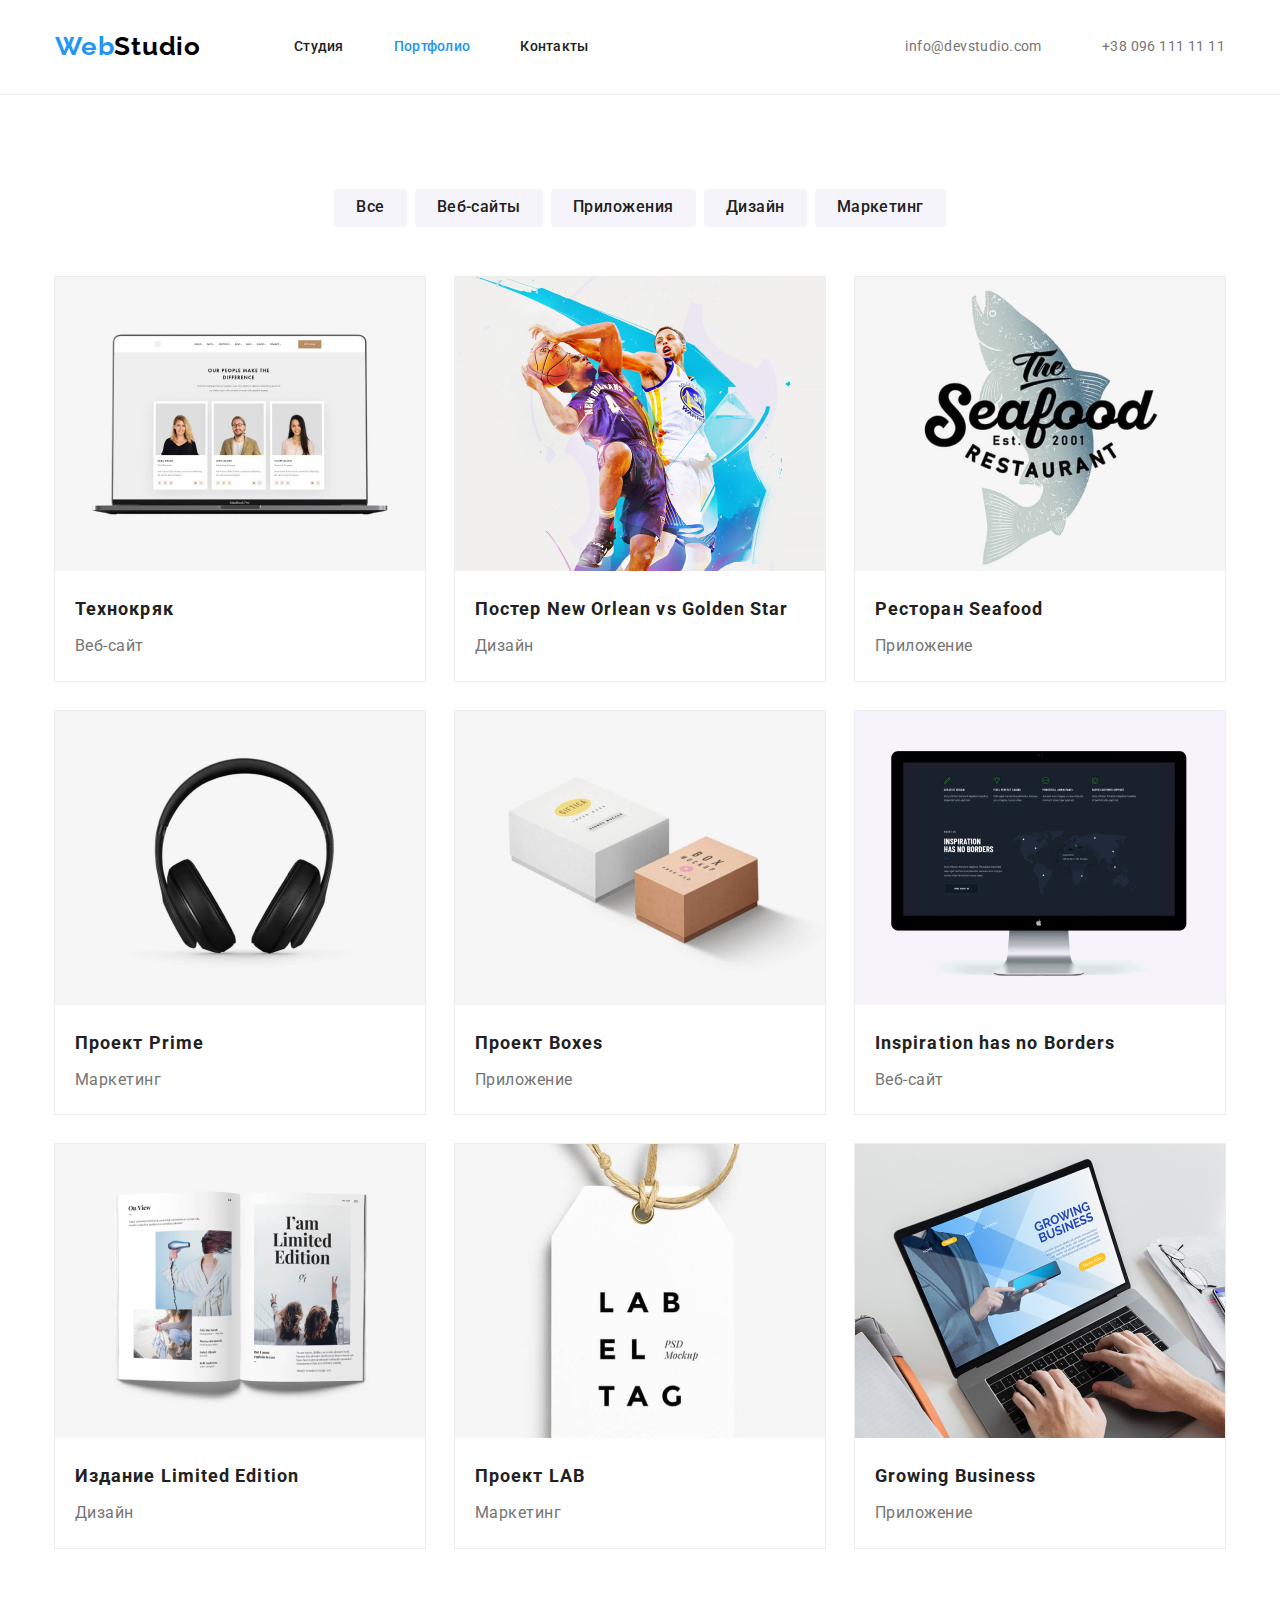
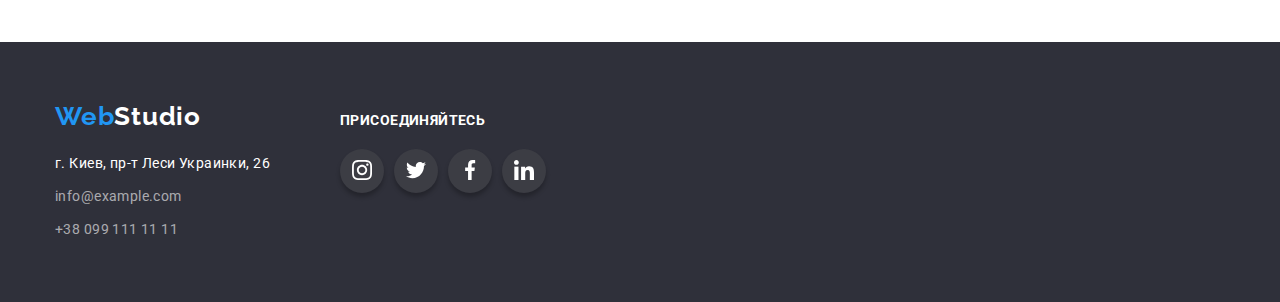
==== portfolio.html @ c0b04a5d "16-04-2022-2" ====
<!DOCTYPE html>
<html lang="en">
  <head>
    <meta charset="UTF-8" />
    <meta http-equiv="X-UA-Compatible" content="IE=edge" />
    <meta name="viewport" content="width=device-width, initial-scale=1.0" />
    <title>Document</title>
    <link rel="stylesheet" href="https://cdnjs.cloudflare.com/ajax/libs/modern-normalize/1.1.0/modern-normalize.css"
      integrity="sha512-Y0MM+V6ymRKN2zStTqzQ227DWhhp4Mzdo6gnlRnuaNCbc+YN/ZH0sBCLTM4M0oSy9c9VKiCvd4Jk44aCLrNS5Q=="
      crossorigin="anonymous" referrerpolicy="no-referrer" />
    <link
      href="https://fonts.googleapis.com/css2?family=Raleway:wght@700&family=Roboto:wght@400;500;700;900&display=swap"
      rel="stylesheet"
    />
    <link rel="stylesheet" href="./css/styles.css" />
  </head>

  <body>
    <header class="header">
      <div class="container main-nav">
        <nav class="container-nav">
          <a href="" class="logo">Web<span class="logo-black">Studio</span></a>
          <ul class="header-list">
            <li class="header-item">
              <a href="./index.html" class="head-pages">Студия</a>
            </li>
            <li class="header-item">
              <a href="" class="head-pages current">Портфолио</a>
            </li>
            <li class="header-item">
              <a href="" class="head-pages">Контакты</a>
            </li>
          </ul>
        </nav>
<ul class="head-mail-list">
  <li class="head-mail">
    <a href="mailto:info@devstudio.com" class="header-head">info@devstudio.com</a>
  </li>
  <li class="head-phone">
    <a href="tel:+380961111111" class="header-head">+38 096 111 11 11</a>
  </li>
</ul>
      </div>
    </header>
    <main>
      <section class="section"><div class="container">
        <h1 class="visually-hidden"></h1>
        <ul class="filtr">
          <li class="filtr-item">
            <button type="button" class="btn-primary second">Все</button>
          </li>
          <li class="filtr-item">
            <button type="button" class="btn-primary second">Веб-сайты</button>
          </li>
          <li class="filtr-item">
            <button type="button" class="btn-primary second">Приложения</button>
          </li>
          <li class="filtr-item">
            <button type="button" class="btn-primary second">Дизайн</button>
          </li>
          <li class="filtr-item">
            <button type="button" class="btn-primary second">Маркетинг</button>
          </li>
        </ul>

        <ul class="portfol">
          <li class="portfol-item">
            <a href="">
              <img src="./images/img-p-1.jpg" alt="Технокряк" width="370" />
              <div class="portfol-name"><h2 class="portfol-title">Технокряк</h2>
              <p class="portfol-text">Веб-сайт</p></div>
            </a>
          </li>
          <li class="portfol-item">
            <a href="">
              <img
                src="./images/img-p-2.jpg"
                alt="Постер New Orlean vs Golden Star"
                width="370"
              /><div class="portfol-name">
              <h2 class="portfol-title">Постер New Orlean vs Golden Star</h2>
              <p class="portfol-text">Дизайн</p></div>
            </a>
          </li>
          <li class="portfol-item">
            <a href="">
              <img
                src="./images/img-p-3.jpg"
                alt="Ресторан Seafood"
                width="370"
              /><div class="portfol-name">
              <h2 class="portfol-title">Ресторан Seafood</h2>
              <p class="portfol-text">Приложение</p></div>
            </a>
          </li>
          <li class="portfol-item">
            <a href="">
              <img src="./images/img-p-4.jpg" alt="Проект Prime" width="370" />
              <div class="portfol-name"><h2 class="portfol-title">Проект Prime</h2>
              <p class="portfol-text">Маркетинг</p></div>
            </a>
          </li>
          <li class="portfol-item">
            <a href="">
              <img src="./images/img-p-5.jpg" alt="Проект Boxes" width="370" />
            <div class="portfol-name">  <h2 class="portfol-title">Проект Boxes</h2>
              <p class="portfol-text">Приложение</p></div>
            </a>
          </li>
          <li class="portfol-item">
            <a href="">
              <img
                src="./images/img-p-6.jpg"
                alt="Inspiration has no Borders"
                width="370"
              /><div class="portfol-name">
              <h2 class="portfol-title">Inspiration has no Borders</h2>
              <p class="portfol-text">Веб-сайт</p></div>
            </a>
          </li>
          <li class="portfol-item">
            <a href="">
              <img
                src="./images/img-p-7.jpg"
                alt="Издание Limited Edition"
                width="370"
              /><div class="portfol-name">
              <h2 class="portfol-title">Издание Limited Edition</h3>
              <p class="portfol-text">Дизайн</p></div>
            </a>
          </li>
          <li class="portfol-item">
            <a href="">
              <img src="./images/img-p-8.jpg" alt="Проект LAB" width="370" />
              <div class="portfol-name"><h2 class="portfol-title">Проект LAB</h2>
              <p class="portfol-text">Маркетинг</p></div>
            </a>
          </li>
          <li class="portfol-item">
            <a href="">
              <img
                src="./images/img-p-9.jpg"
                alt="Growing Business"
                width="370"
              />
            <div class="portfol-name"> <h2 class="portfol-title">Growing Business</h2>
              <p class="portfol-text">Приложение</p></div>
            </a>
          </li>
        </ul></div>
      </section>
    </main>
<footer class="dark-fon">
  <div class="container features kontakt-social">
    <div class="kontakt-social-left">
      <a href="" class="logo kontakt">Web<span class="logo-white">Studio</span></a>
      <address>
        <ul class="not-italic">
          <li>
            <a href="https://goo.gl/maps/dqZg3L4bMHsLrdvS8" class="kontakt-white">г. Киев, пр-т Леси Украинки, 26</a>
          </li>
          <li class="kontakt-bottom">
            <a href="mailto:info@example.com" class="kontakt-light">info@example.com</a>
          </li>
          <li class="kontakt-bottom">
            <a href="tel:+380991111111" class="kontakt-light">+38 099 111 11 11</a>
          </li>
        </ul>
      </address>
    </div>
    <div class="kontakt-social-right">

      <h3 class="kontakt-social-title">Присоединяйтесь</h3>
      <ul class="features">
        <li class="comanda-social-item"><button class="button-social-kontakt">
            <a href="">
              <svg class="kontakt-social-svg">
                <use class=" " href="./images/symbol-defs.svg#icon-instagram"></use>
              </svg></a></button></li>
        <li class="comanda-social-item"><button class="button-social-kontakt"><a href="">
              <svg class="kontakt-social-svg ">
                <use class=" " href="./images/symbol-defs.svg#icon-twitter"></use>
              </svg></a></button></li>
        <li class="comanda-social-item"><button class="button-social-kontakt"><a href="">
              <svg class="kontakt-social-svg">
                <use class=" " href="./images/symbol-defs.svg#icon-facebook"></use>
              </svg></a></button></li>
        <li class="comanda-social-item"><button class="button-social-kontakt"><a href="">
              <svg class="kontakt-social-svg">
                <use class=" " href="./images/symbol-defs.svg#icon-linkedin"></use>
              </svg></a></button></li>
      </ul>
    </div>
  </div>
</footer>
  </body>
</html>
---- css/styles.css ----
:root {
  --primary-color: #757575;
  --black-color: #000000;
  --accent-color: #2196f3;
  --dark-color: #212121;
  --greylight-color: #ececec;
  --greylight-fon: #f5f4fa;
  --white-color: #ffffff;
  --white-color-transp: rgba(255, 255, 255, 0.6);
  --fon-dark: #2f303a;
  --client-grey: #afb1b8;
}

body {
  background-color: var(--white-color);
  color: var(--primary-color);
  font-family: Roboto, sans-serif;
  font-size: 14px;
  line-height: 1.14;
  letter-spacing: 0.03em;
  padding: 0px;
}
.container {
  width: 1200px;
  margin: 0 auto;
  padding: 0 15px;
}
.header {
  padding-top: 32px;
  padding-bottom: 32px;
  border-bottom: 1px solid var(--greylight-color);
}

.container-nav {
  display: flex;
  align-items: center;
}

.main-nav {
  display: flex;
  align-items: center;
}

.logo {
  display: block;
  font-family: Raleway, sans-serif;
  font-weight: 700;
  font-size: 26px;
  color: var(--accent-color);
  letter-spacing: 0.03em;
  margin-right: 93px;
}

.logo-black {
  color: var(--black-color);
}
.logo-white {
  color: var(--white-color);
}
.portfol {
  display: flex;
  flex-wrap: wrap;
}

.portfol-item {
  margin-right: 30px;
  margin-bottom: 30px;
  background-color: var(--white-color);
  outline: 1px solid var(--greylight-color);
}

.portfol-item:nth-child(3n) {
  margin-right: 0px;
}

.portfol-item:nth-last-child(-n + 3) {
  margin-bottom: 0px;
}
.portfol-item:hover,
.portfol-item:focus {
  box-shadow: 0px 4px 4px rgba(0, 0, 0, 0.25);
}

.portfol-title {
  font-weight: 700;
  font-size: 18px;
  line-height: 2;
  color: var(--dark-color);
  letter-spacing: 0.06em;
}

.portfol-text {
  margin-top: 4px;
  font-size: 16px;
  line-height: 1.87;
  color: var(--primary-color);
  letter-spacing: 0.03em;
}

.portfol-name {
  padding: 20px;
}

.filtr {
  display: flex;
  margin-bottom: 50px;
  justify-content: center;
}
.filtr-item {
  margin-right: 8px;
}
.filtr-item:hover,
.filtr-item:focus {
  box-shadow: 0px 4px 4px rgba(0, 0, 0, 0.25);
}

.header-list {
  display: flex;
  font-weight: 500;
  color: var(--dark-color);
  letter-spacing: 0.02em;
  list-style-type: none;
}
.head-pages {
  display: flex;
  color: var(--dark-color);
  margin-right: 50px;
}

.header-item {
  margin-right: 50px;
}

.current,
.head-pages:hover,
.head-pages:focus,
.header-list:hover,
.header-list:focus,
.header-head:hover,
.header-head:focus {
  color: var(--accent-color);
}

.header-head {
  color: var(--primary-color);
}

.head-phone {
  margin-left: 50px;
}

.head-mail-list {
  display: flex;
  margin-left: auto;
}

.head-mail {
  align-items: baseline;
  margin-right: 10px;
}

.banner {
  letter-spacing: 0.06em;
  text-align: center;
  padding-top: 200px;
  padding-bottom: 200px;
  max-width: 1600px;
  max-height: 600px;
  margin-left: auto;
  margin-right: auto;
  outline: 1px solid black;
  background-image: linear-gradient(
      to right,
      rgba(47, 48, 58, 0.4),
      rgba(47, 48, 58, 0.4)
    ),
    url("../images/img-banner-background.jpg");
  background-size: contain;
  background-position: center;
  background-repeat: no-repeat;
  background-color: var(--fon-dark);
  box-shadow: 0px 4px 4px rgba(0, 0, 0, 0.25);
}

.banner-title {
  width: 696px;
  margin-top: 0px;
  margin-bottom: 30px;
  margin-left: auto;
  margin-right: auto;
  color: var(--white-color);
  font-weight: 900;
  font-size: 44px;
  line-height: 1.36;
  text-transform: uppercase;
  letter-spacing: 0.06em;
}

.button-primary {
  display: inline-block;
  text-align: center;
  background-color: var(--accent-color);
  color: var(--white-color);
  font-size: 16px;
  line-height: 26px;
  font-weight: 700;
  border: none;
  cursor: pointer;
  letter-spacing: 0.06em;
  font-family: inherit;
  border-radius: 4px;
  padding: 10px 32px;
}

.btn-primary,
.second:hover,
.second:focus {
  background-color: var(--accent-color);
  color: var(--white-color);
  font-size: 16px;
  font-weight: 500;
  border: none;
  cursor: pointer;
  letter-spacing: 0.03em;
  font-family: inherit;
  border-radius: 4px;
  padding: 6px 22px;
  min-height: 38px;
}

.second {
  background-color: var(--greylight-fon);
  color: var(--dark-color);
}

.section {
  padding: 94px 0;
}
.work {
  padding-top: 0;
}
.features {
  display: flex;
}

.our-work {
  display: flex;
}

.square-grey-item {
  cursor: pointer;
  margin-right: 30px;
  margin-bottom: 30px;
  width: 270px;
  height: 120px;
  border-radius: 4px;
  background-color: var(--greylight-fon);
  padding-top: 25px;
}

.icon-svg {
  display: block;
  margin: auto;
  max-width: 70px;
  max-height: 70px;
}

.features-list {
  width: calc((100% - 90px) / 4);
  margin-right: 30px;
}
.square-grey-item:hover,
.square-grey-item:focus {
  background-color: var(--accent-color);
}

.header-list .head-pages:last-child,
.features-list:last-child,
.comanda-item:last-child,
.our-work-item:last-child,
.kontakt-light:last-child,
.header-item:last-child,
.filtr-item:last-child,
.square-grey-item:last-child,
.comanda-social-item:last-child {
  margin-right: 0px;
}

.our-work-item {
  flex-wrap: wrap;
  width: calc((100%-60px) / 3);
  margin-right: 30px;
}

.features-text {
  line-height: 1.71;
}
.features-title {
  text-transform: uppercase;
  font-weight: 700;
  color: var(--dark-color);
  font-size: 14px;
  margin-bottom: 10px;
}

.comanda-social {
  margin-left: 32px;
  margin-right: 32px;
  margin-top: 16px;
}
.comanda-social-item {
  width: 44px;
  height: 44px;
  margin-right: 10px;
}
.comanda-social-link {
  display: flex;
  width: 100%;
  height: 100%;
  align-items: center;
  justify-content: center;
  border-radius: 50%;
}

.social {
  max-width: 20px;
  max-height: 20px;
  fill: var(--client-grey);
}

.comanda-social-link:hover,
.comanda-social-link:focus,
.button-social-kontakt:hover,
.button-social-kontakt:focus {
  background-color: var(--accent-color);
}

.comanda-social-link:hover .social,
.comanda-social-link:focus .social {
  fill: var(--white-color);
}
.comanda {
  text-align: center;
  background-color: var(--white-color);
}

.comanda-item {
  background-color: var(--white-color);
  flex-wrap: wrap;
  width: calc((100% - 90px) / 4);
  min-width: 270px;
  margin-right: 30px;
  box-shadow: 0px 4px 4px rgba(0, 0, 0, 0.25);
}

.client-item {
  width: 170px;
  height: 92px;
  margin-right: 30px;
}

.client-link {
  display: flex;
  width: 100%;
  height: 100%;
  align-items: center;
  justify-content: center;
  border-radius: 4px;
  border: 1px solid var(--client-grey);
}
.icon-client {
  fill: var(--client-grey);
  align-content: center;
  max-width: 106px;
  max-height: 60px;
}
.client-link:hover,
.client-link:focus {
  border: 1px solid var(--accent-color);
}
.client-link:hover .icon-client,
.client-link:focus .icon-client {
  fill: var(--accent-color);
}

.comanda-title {
  font-weight: 500;
  color: var(--dark-color);
  font-size: 16px;
  line-height: 1.19;
  letter-spacing: 0.03em;
  margin-bottom: 10px;
}

.comanda-text {
  font-size: 16px;
  line-height: 1.19;
  letter-spacing: 0.03em;
}

.comand {
  padding: 30px 0;
}

.section-title {
  margin-bottom: 50px;
  font-size: 36px;
  line-height: 1.16;
  text-align: center;
  font-weight: 700;
  color: var(--dark-color);
  letter-spacing: 0.03em;
}

a {
  text-decoration: none;
}
ul {
  padding: 0;
  margin: 0;
  list-style: none;
}
h1,
h2,
h3,
p {
  margin: 0px;
}
img {
  display: block;
  max-width: 100%;
  height: auto;
}

.dark-fon {
  background-color: var(--fon-dark);
  padding: 60px 0;
}

.kontakt {
  margin-bottom: 20px;
  margin-right: 0px;
}
.kontakt-light {
  color: var(--white-color-transp);
}
.kontakt-white {
  color: var(--white-color);
}
.not-italic {
  font-style: normal;
  line-height: 1.71;
  list-style-type: none;
}
.kontakt-bottom {
  margin-top: 9px;
}

.kontakt-social {
  align-items: baseline;
}

.kontakt-social-left {
  display: inline-block;
  margin-right: 70px;
}
.kontakt-social-right {
  display: inline-block;
}

.kontakt-social-title {
  text-transform: uppercase;
  font-weight: 700;
  color: var(--white-color);
  font-size: 14px;
  margin-bottom: 20px;
}

.kontakt-light:hover,
.kontakt-light:focus,
.kontakt-white:hover,
.kontakt-white:focus {
  color: var(--accent-color);
}

.visually-hidden {
  position: absolute;
  width: 1px;
  height: 1px;
  margin: -1px;
  border: 0;
  padding: 0;
  white-space: nowrap;
  clip-path: inset(100%);
  clip: rect(0 0 0 0);
  overflow: hidden;
}

.kontakt-social-svg {
  max-width: 20px;
  max-height: 20px;
  fill: var(--white-color);
}

.button-social-kontakt {
  background-color: rgba(100, 100, 100, 0.25);
  width: 44px;
  height: 44px;
  border-radius: 50%;
  border: none;
  padding: 0;
  box-shadow: 0px 4px 4px rgba(0, 0, 0, 0.25);
}
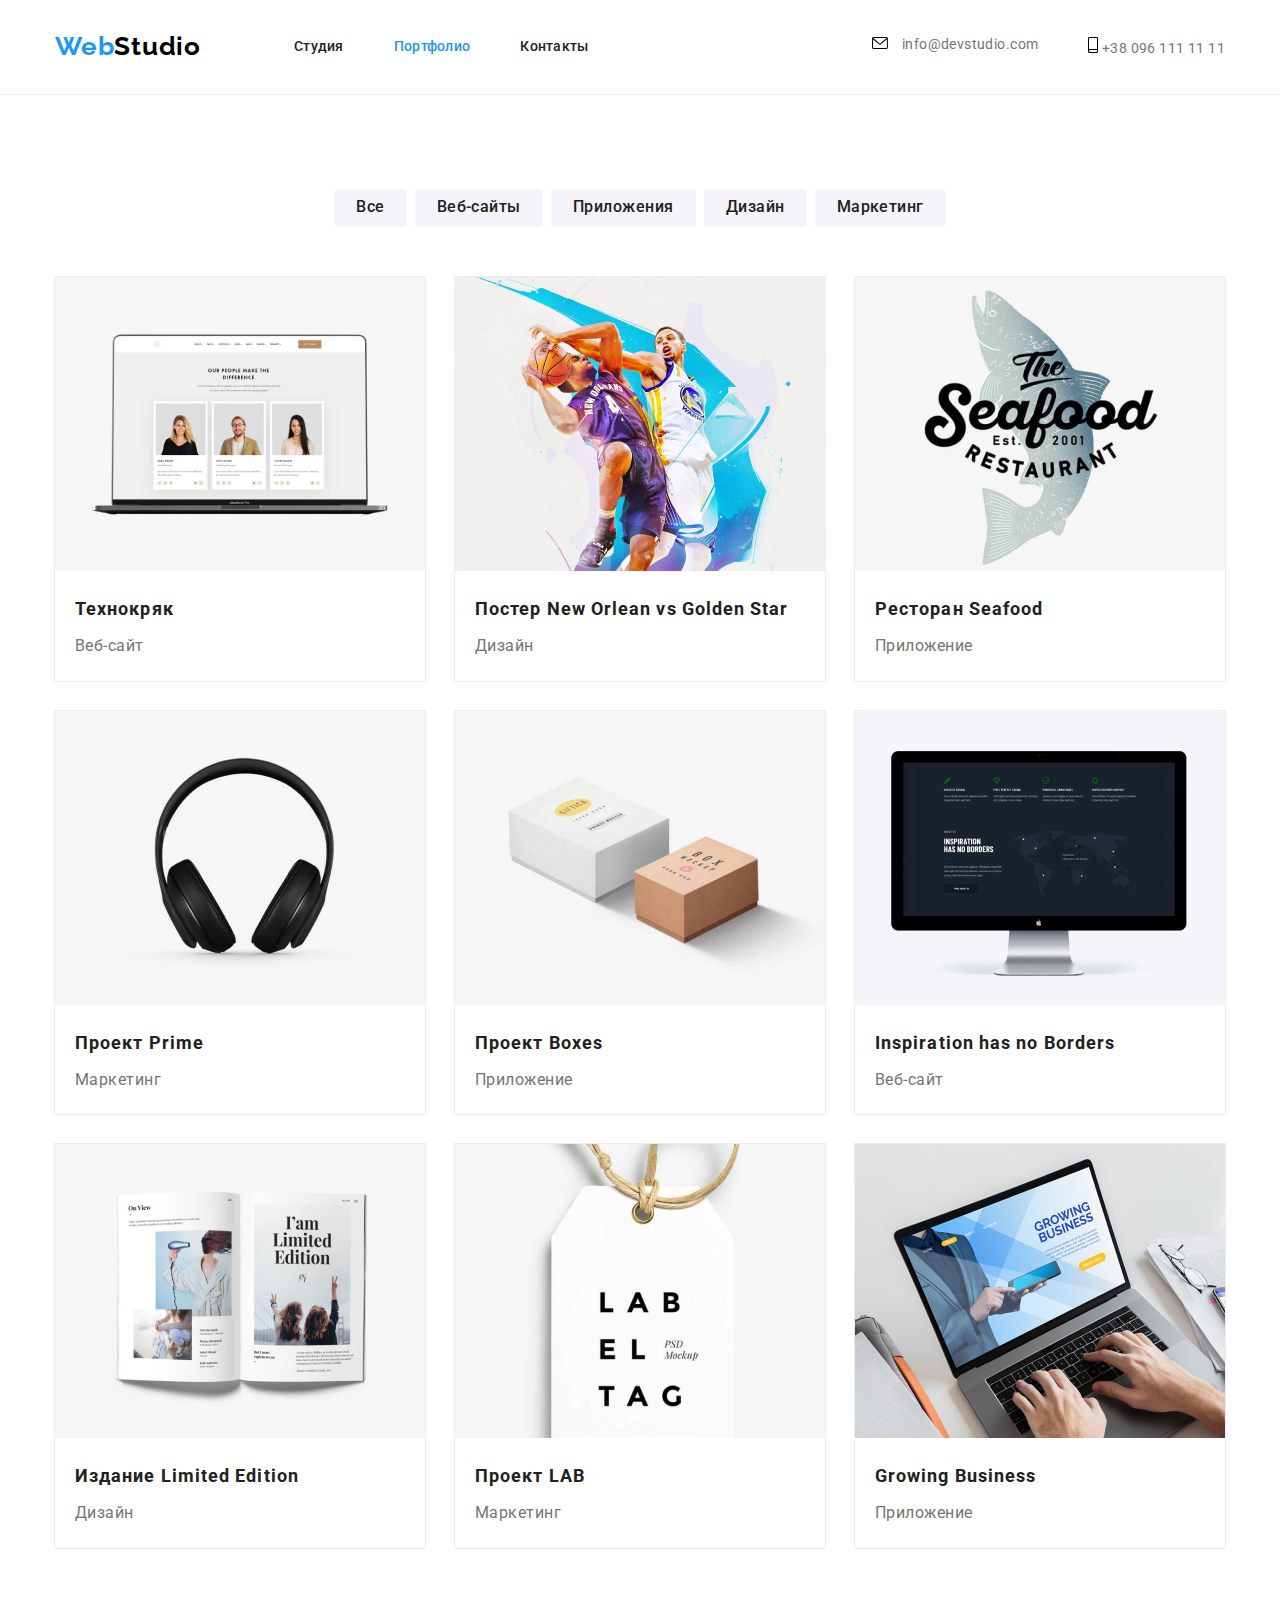
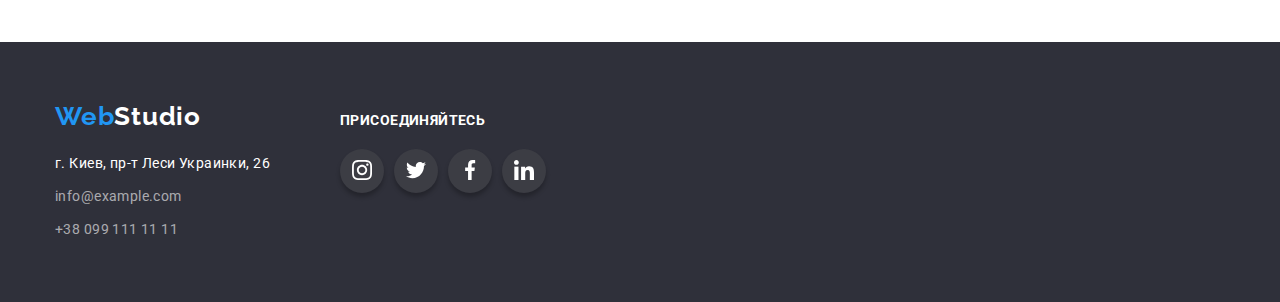
==== commit 7aa545ef: "16-04-2022-5" ====
--- a/portfolio.html
+++ b/portfolio.html
@@ -33,10 +33,15 @@
           </ul>
         </nav>
 <ul class="head-mail-list">
-  <li class="head-mail">
+
+  <li> <svg width="16" height="12" class="head-mail">
+      <use href="./images/symbol-defs.svg#icon-envelope"></use>
+    </svg>
     <a href="mailto:info@devstudio.com" class="header-head">info@devstudio.com</a>
   </li>
-  <li class="head-phone">
+  <li class="head-phone"><svg width="10" height="16">
+      <use href="./images/symbol-defs.svg#icon-smartphone"></use>
+    </svg>
     <a href="tel:+380961111111" class="header-head">+38 096 111 11 11</a>
   </li>
 </ul>
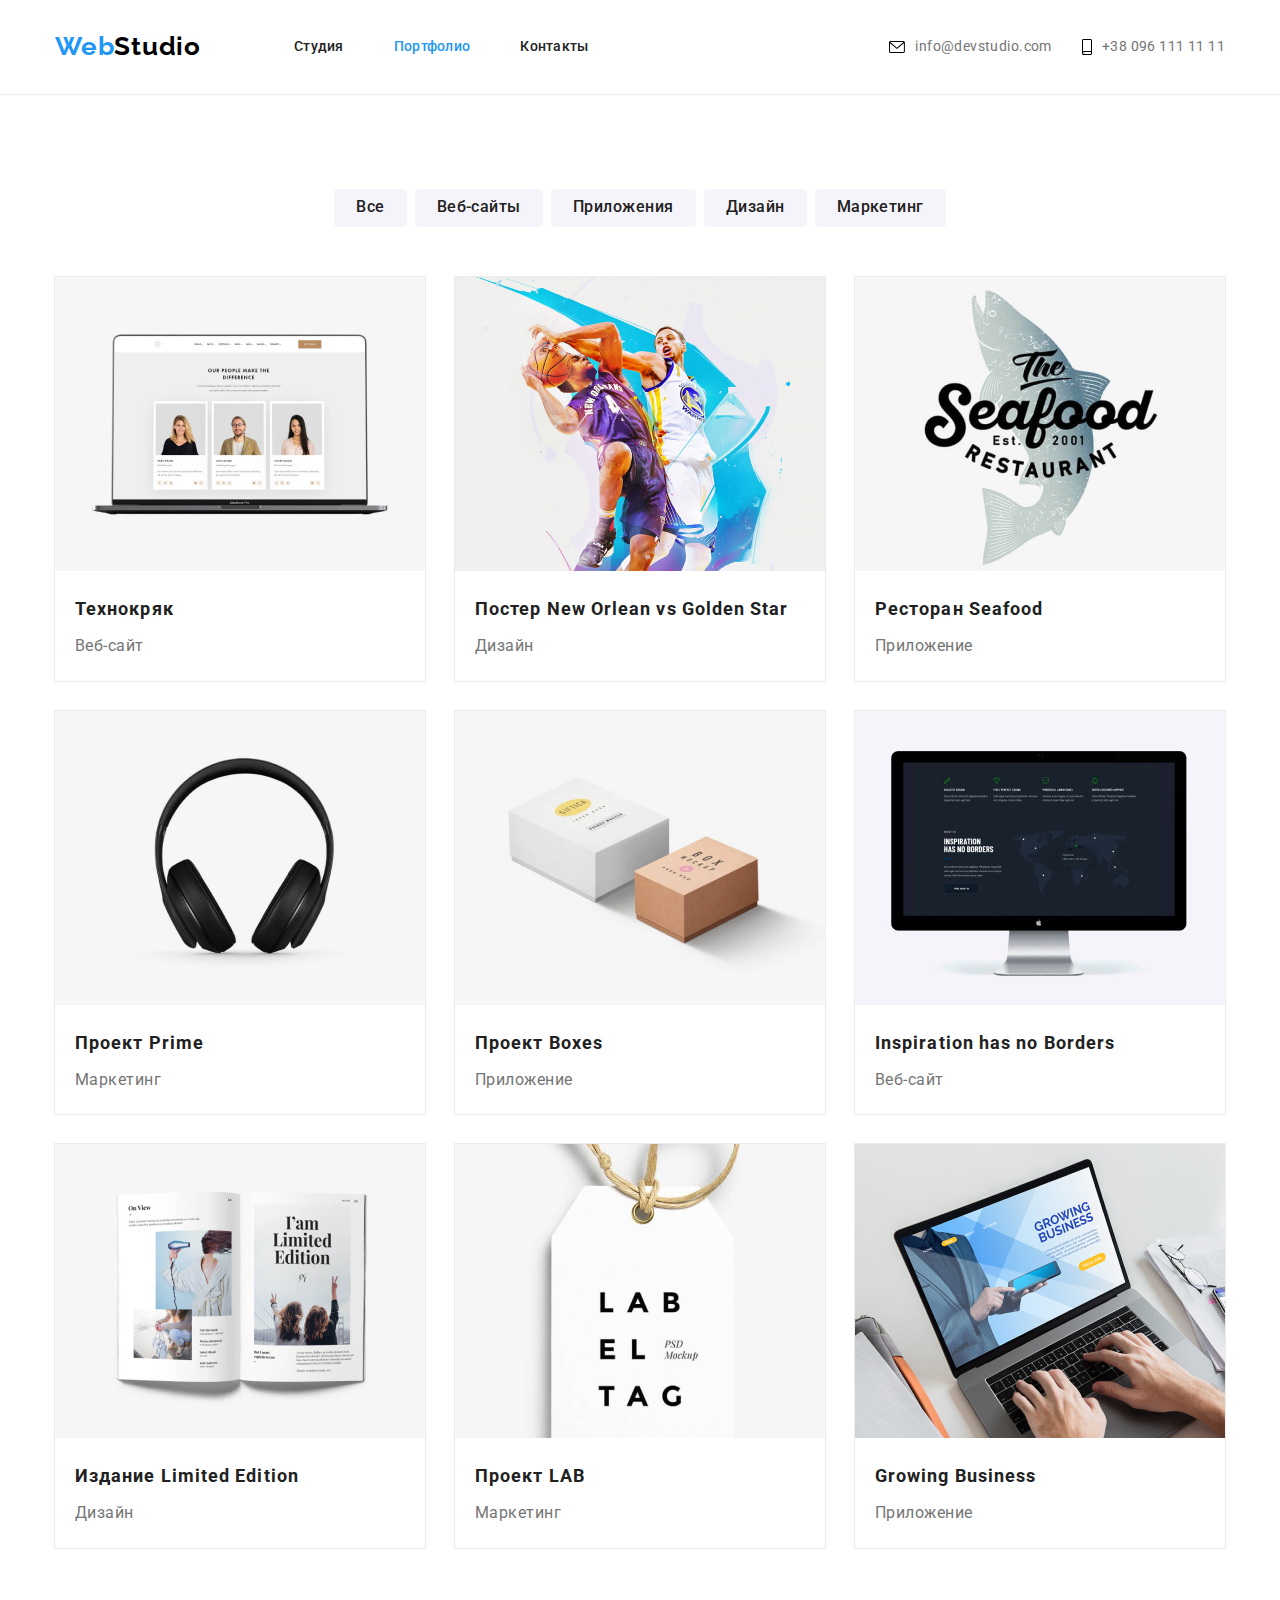
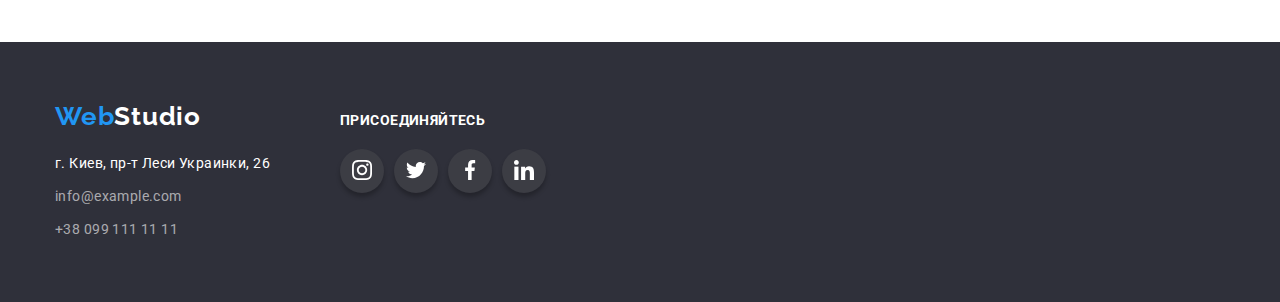
==== commit c4817a55: "16-04-2022-8" ====
--- a/portfolio.html
+++ b/portfolio.html
@@ -34,12 +34,12 @@
         </nav>
 <ul class="head-mail-list">
 
-  <li> <svg width="16" height="12" class="head-mail">
+  <li class="head-link"> <svg width="16" height="12" class="head-mail">
       <use href="./images/symbol-defs.svg#icon-envelope"></use>
     </svg>
     <a href="mailto:info@devstudio.com" class="header-head">info@devstudio.com</a>
   </li>
-  <li class="head-phone"><svg width="10" height="16">
+  <li class="head-phone head-link"><svg width="10" height="16" class="head-mail">
       <use href="./images/symbol-defs.svg#icon-smartphone"></use>
     </svg>
     <a href="tel:+380961111111" class="header-head">+38 096 111 11 11</a>
@@ -130,7 +130,7 @@
                 alt="Издание Limited Edition"
                 width="370"
               /><div class="portfol-name">
-              <h2 class="portfol-title">Издание Limited Edition</h3>
+              <h2 class="portfol-title">Издание Limited Edition</h2>
               <p class="portfol-text">Дизайн</p></div>
             </a>
           </li>
--- a/css/styles.css
+++ b/css/styles.css
@@ -146,7 +146,7 @@
 }
 
 .head-phone {
-  margin-left: 50px;
+  margin-left: 30px;
 }
 
 .head-mail-list {
@@ -155,9 +155,14 @@
 }
 
 .head-mail {
-  align-items: baseline;
   margin-right: 10px;
 }
+.head-link{display: flex;
+  align-items: center;}
+.head-link:hover .head-mail{
+  fill: var(--accent-color);
+}
+
 
 .banner {
   letter-spacing: 0.06em;
@@ -341,7 +346,7 @@
 }
 .comanda {
   text-align: center;
-  background-color: var(--white-color);
+  background-color: var(--greylight-fon);
 }
 
 .comanda-item {
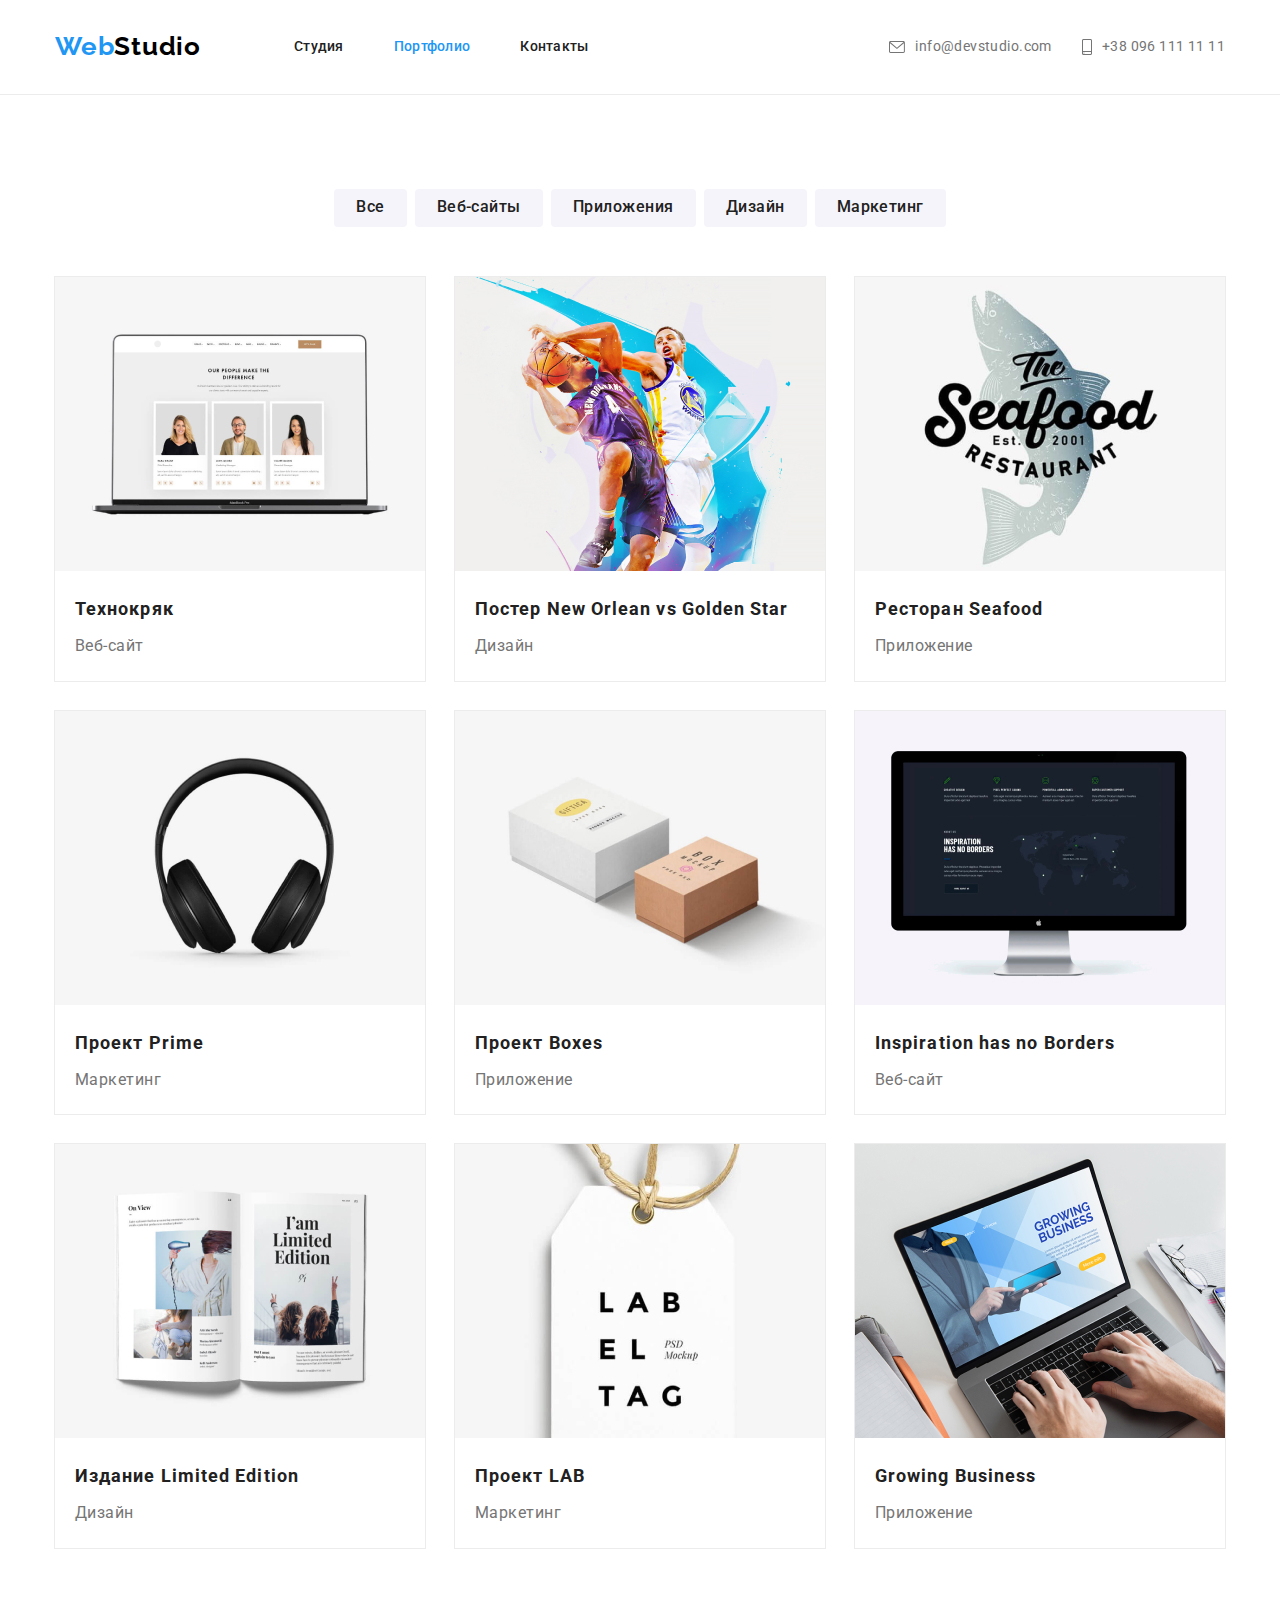
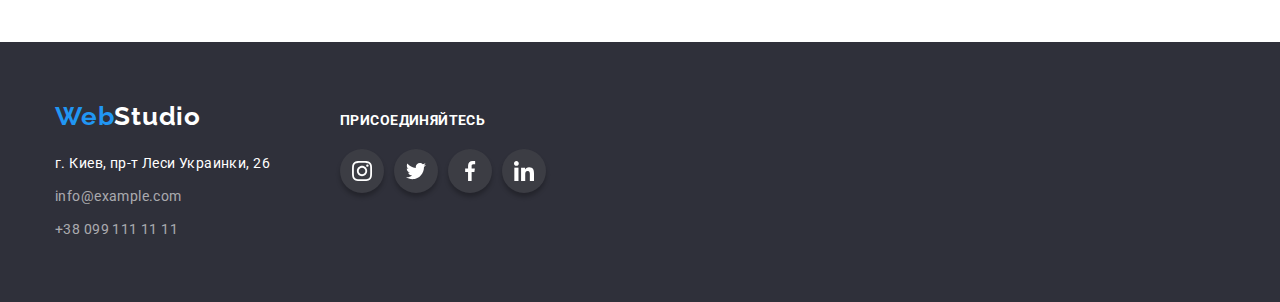
==== commit d276515a: "17-04-2022" ====
--- a/portfolio.html
+++ b/portfolio.html
@@ -5,9 +5,13 @@
     <meta http-equiv="X-UA-Compatible" content="IE=edge" />
     <meta name="viewport" content="width=device-width, initial-scale=1.0" />
     <title>Document</title>
-    <link rel="stylesheet" href="https://cdnjs.cloudflare.com/ajax/libs/modern-normalize/1.1.0/modern-normalize.css"
+    <link
+      rel="stylesheet"
+      href="https://cdnjs.cloudflare.com/ajax/libs/modern-normalize/1.1.0/modern-normalize.css"
       integrity="sha512-Y0MM+V6ymRKN2zStTqzQ227DWhhp4Mzdo6gnlRnuaNCbc+YN/ZH0sBCLTM4M0oSy9c9VKiCvd4Jk44aCLrNS5Q=="
-      crossorigin="anonymous" referrerpolicy="no-referrer" />
+      crossorigin="anonymous"
+      referrerpolicy="no-referrer"
+    />
     <link
       href="https://fonts.googleapis.com/css2?family=Raleway:wght@700&family=Roboto:wght@400;500;700;900&display=swap"
       rel="stylesheet"
@@ -32,171 +36,240 @@
             </li>
           </ul>
         </nav>
-<ul class="head-mail-list">
-
-  <li class="head-link"> <svg width="16" height="12" class="head-mail">
-      <use href="./images/symbol-defs.svg#icon-envelope"></use>
-    </svg>
-    <a href="mailto:info@devstudio.com" class="header-head">info@devstudio.com</a>
-  </li>
-  <li class="head-phone head-link"><svg width="10" height="16" class="head-mail">
-      <use href="./images/symbol-defs.svg#icon-smartphone"></use>
-    </svg>
-    <a href="tel:+380961111111" class="header-head">+38 096 111 11 11</a>
-  </li>
-</ul>
+        <ul class="head-mail-list">
+          <li>
+            <a href="mailto:info@devstudio.com" class="header-head"
+              ><svg width="16" height="12" class="head-mail">
+                <use href="./images/symbol-defs.svg#icon-envelope"></use>
+              </svg>
+              info@devstudio.com</a
+            >
+          </li>
+          <li class="head-phone">
+            <a href="tel:+380961111111" class="header-head"
+              ><svg width="10" height="16" class="head-mail">
+                <use href="./images/symbol-defs.svg#icon-smartphone"></use>
+              </svg>
+              +38 096 111 11 11</a
+            >
+          </li>
+        </ul>
       </div>
     </header>
     <main>
-      <section class="section"><div class="container">
-        <h1 class="visually-hidden"></h1>
-        <ul class="filtr">
-          <li class="filtr-item">
-            <button type="button" class="btn-primary second">Все</button>
-          </li>
-          <li class="filtr-item">
-            <button type="button" class="btn-primary second">Веб-сайты</button>
-          </li>
-          <li class="filtr-item">
-            <button type="button" class="btn-primary second">Приложения</button>
-          </li>
-          <li class="filtr-item">
-            <button type="button" class="btn-primary second">Дизайн</button>
-          </li>
-          <li class="filtr-item">
-            <button type="button" class="btn-primary second">Маркетинг</button>
-          </li>
-        </ul>
+      <section class="section">
+        <div class="container">
+          <h1 class="visually-hidden"></h1>
+          <ul class="filtr">
+            <li class="filtr-item">
+              <button type="button" class="btn-primary second">Все</button>
+            </li>
+            <li class="filtr-item">
+              <button type="button" class="btn-primary second">
+                Веб-сайты
+              </button>
+            </li>
+            <li class="filtr-item">
+              <button type="button" class="btn-primary second">
+                Приложения
+              </button>
+            </li>
+            <li class="filtr-item">
+              <button type="button" class="btn-primary second">Дизайн</button>
+            </li>
+            <li class="filtr-item">
+              <button type="button" class="btn-primary second">
+                Маркетинг
+              </button>
+            </li>
+          </ul>
 
-        <ul class="portfol">
-          <li class="portfol-item">
-            <a href="">
-              <img src="./images/img-p-1.jpg" alt="Технокряк" width="370" />
-              <div class="portfol-name"><h2 class="portfol-title">Технокряк</h2>
-              <p class="portfol-text">Веб-сайт</p></div>
-            </a>
-          </li>
-          <li class="portfol-item">
-            <a href="">
-              <img
-                src="./images/img-p-2.jpg"
-                alt="Постер New Orlean vs Golden Star"
-                width="370"
-              /><div class="portfol-name">
-              <h2 class="portfol-title">Постер New Orlean vs Golden Star</h2>
-              <p class="portfol-text">Дизайн</p></div>
-            </a>
-          </li>
-          <li class="portfol-item">
-            <a href="">
-              <img
-                src="./images/img-p-3.jpg"
-                alt="Ресторан Seafood"
-                width="370"
-              /><div class="portfol-name">
-              <h2 class="portfol-title">Ресторан Seafood</h2>
-              <p class="portfol-text">Приложение</p></div>
-            </a>
-          </li>
-          <li class="portfol-item">
-            <a href="">
-              <img src="./images/img-p-4.jpg" alt="Проект Prime" width="370" />
-              <div class="portfol-name"><h2 class="portfol-title">Проект Prime</h2>
-              <p class="portfol-text">Маркетинг</p></div>
-            </a>
-          </li>
-          <li class="portfol-item">
-            <a href="">
-              <img src="./images/img-p-5.jpg" alt="Проект Boxes" width="370" />
-            <div class="portfol-name">  <h2 class="portfol-title">Проект Boxes</h2>
-              <p class="portfol-text">Приложение</p></div>
-            </a>
-          </li>
-          <li class="portfol-item">
-            <a href="">
-              <img
-                src="./images/img-p-6.jpg"
-                alt="Inspiration has no Borders"
-                width="370"
-              /><div class="portfol-name">
-              <h2 class="portfol-title">Inspiration has no Borders</h2>
-              <p class="portfol-text">Веб-сайт</p></div>
-            </a>
-          </li>
-          <li class="portfol-item">
-            <a href="">
-              <img
-                src="./images/img-p-7.jpg"
-                alt="Издание Limited Edition"
-                width="370"
-              /><div class="portfol-name">
-              <h2 class="portfol-title">Издание Limited Edition</h2>
-              <p class="portfol-text">Дизайн</p></div>
-            </a>
-          </li>
-          <li class="portfol-item">
-            <a href="">
-              <img src="./images/img-p-8.jpg" alt="Проект LAB" width="370" />
-              <div class="portfol-name"><h2 class="portfol-title">Проект LAB</h2>
-              <p class="portfol-text">Маркетинг</p></div>
-            </a>
-          </li>
-          <li class="portfol-item">
-            <a href="">
-              <img
-                src="./images/img-p-9.jpg"
-                alt="Growing Business"
-                width="370"
-              />
-            <div class="portfol-name"> <h2 class="portfol-title">Growing Business</h2>
-              <p class="portfol-text">Приложение</p></div>
-            </a>
-          </li>
-        </ul></div>
+          <ul class="portfol">
+            <li class="portfol-item">
+              <a href="" class="portfol-link">
+                <img src="./images/img-p-1.jpg" alt="Технокряк" width="370" />
+                <div class="portfol-name">
+                  <h2 class="portfol-title">Технокряк</h2>
+                  <p class="portfol-text">Веб-сайт</p>
+                </div>
+              </a>
+            </li>
+            <li class="portfol-item">
+              <a href="" class="portfol-link">
+                <img
+                  src="./images/img-p-2.jpg"
+                  alt="Постер New Orlean vs Golden Star"
+                  width="370"
+                />
+                <div class="portfol-name">
+                  <h2 class="portfol-title">
+                    Постер New Orlean vs Golden Star
+                  </h2>
+                  <p class="portfol-text">Дизайн</p>
+                </div>
+              </a>
+            </li>
+            <li class="portfol-item">
+              <a href="" class="portfol-link">
+                <img
+                  src="./images/img-p-3.jpg"
+                  alt="Ресторан Seafood"
+                  width="370"
+                />
+                <div class="portfol-name">
+                  <h2 class="portfol-title">Ресторан Seafood</h2>
+                  <p class="portfol-text">Приложение</p>
+                </div>
+              </a>
+            </li>
+            <li class="portfol-item">
+              <a href="" class="portfol-link">
+                <img
+                  src="./images/img-p-4.jpg"
+                  alt="Проект Prime"
+                  width="370"
+                />
+                <div class="portfol-name">
+                  <h2 class="portfol-title">Проект Prime</h2>
+                  <p class="portfol-text">Маркетинг</p>
+                </div>
+              </a>
+            </li>
+            <li class="portfol-item">
+              <a href="" class="portfol-link">
+                <img
+                  src="./images/img-p-5.jpg"
+                  alt="Проект Boxes"
+                  width="370"
+                />
+                <div class="portfol-name">
+                  <h2 class="portfol-title">Проект Boxes</h2>
+                  <p class="portfol-text">Приложение</p>
+                </div>
+              </a>
+            </li>
+            <li class="portfol-item">
+              <a href="" class="portfol-link">
+                <img
+                  src="./images/img-p-6.jpg"
+                  alt="Inspiration has no Borders"
+                  width="370"
+                />
+                <div class="portfol-name">
+                  <h2 class="portfol-title">Inspiration has no Borders</h2>
+                  <p class="portfol-text">Веб-сайт</p>
+                </div>
+              </a>
+            </li>
+            <li class="portfol-item">
+              <a href="" class="portfol-link">
+                <img
+                  src="./images/img-p-7.jpg"
+                  alt="Издание Limited Edition"
+                  width="370"
+                />
+                <div class="portfol-name">
+                  <h2 class="portfol-title">Издание Limited Edition</h2>
+                  <p class="portfol-text">Дизайн</p>
+                </div>
+              </a>
+            </li>
+            <li class="portfol-item">
+              <a href="" class="portfol-link">
+                <img src="./images/img-p-8.jpg" alt="Проект LAB" width="370" />
+                <div class="portfol-name">
+                  <h2 class="portfol-title">Проект LAB</h2>
+                  <p class="portfol-text">Маркетинг</p>
+                </div>
+              </a>
+            </li>
+            <li class="portfol-item">
+              <a href="" class="portfol-link">
+                <img
+                  src="./images/img-p-9.jpg"
+                  alt="Growing Business"
+                  width="370"
+                />
+                <div class="portfol-name">
+                  <h2 class="portfol-title">Growing Business</h2>
+                  <p class="portfol-text">Приложение</p>
+                </div>
+              </a>
+            </li>
+          </ul>
+        </div>
       </section>
     </main>
-<footer class="dark-fon">
-  <div class="container features kontakt-social">
-    <div class="kontakt-social-left">
-      <a href="" class="logo kontakt">Web<span class="logo-white">Studio</span></a>
-      <address>
-        <ul class="not-italic">
-          <li>
-            <a href="https://goo.gl/maps/dqZg3L4bMHsLrdvS8" class="kontakt-white">г. Киев, пр-т Леси Украинки, 26</a>
-          </li>
-          <li class="kontakt-bottom">
-            <a href="mailto:info@example.com" class="kontakt-light">info@example.com</a>
-          </li>
-          <li class="kontakt-bottom">
-            <a href="tel:+380991111111" class="kontakt-light">+38 099 111 11 11</a>
-          </li>
-        </ul>
-      </address>
-    </div>
-    <div class="kontakt-social-right">
-
-      <h3 class="kontakt-social-title">Присоединяйтесь</h3>
-      <ul class="features">
-        <li class="comanda-social-item"><button class="button-social-kontakt">
-            <a href="">
-              <svg class="kontakt-social-svg">
-                <use class=" " href="./images/symbol-defs.svg#icon-instagram"></use>
-              </svg></a></button></li>
-        <li class="comanda-social-item"><button class="button-social-kontakt"><a href="">
-              <svg class="kontakt-social-svg ">
-                <use class=" " href="./images/symbol-defs.svg#icon-twitter"></use>
-              </svg></a></button></li>
-        <li class="comanda-social-item"><button class="button-social-kontakt"><a href="">
-              <svg class="kontakt-social-svg">
-                <use class=" " href="./images/symbol-defs.svg#icon-facebook"></use>
-              </svg></a></button></li>
-        <li class="comanda-social-item"><button class="button-social-kontakt"><a href="">
-              <svg class="kontakt-social-svg">
-                <use class=" " href="./images/symbol-defs.svg#icon-linkedin"></use>
-              </svg></a></button></li>
-      </ul>
-    </div>
-  </div>
-</footer>
+    <footer class="dark-fon">
+      <div class="container kontakt-social">
+        <div class="kontakt-social-left">
+          <a href="" class="logo kontakt"
+            >Web<span class="logo-white">Studio</span></a
+          >
+          <address>
+            <ul class="not-italic">
+              <li>
+                <a
+                  href="https://goo.gl/maps/dqZg3L4bMHsLrdvS8"
+                  class="kontakt-white"
+                  >г. Киев, пр-т Леси Украинки, 26</a
+                >
+              </li>
+              <li class="kontakt-bottom">
+                <a href="mailto:info@example.com" class="kontakt-light"
+                  >info@example.com</a
+                >
+              </li>
+              <li class="kontakt-bottom">
+                <a href="tel:+380991111111" class="kontakt-light"
+                  >+38 099 111 11 11</a
+                >
+              </li>
+            </ul>
+          </address>
+        </div>
+        <div class="kontakt-social-right">
+          <h3 class="kontakt-social-title">Присоединяйтесь</h3>
+          <ul class="kontakt-social-list">
+            <li class="comanda-social-item">
+              <a href="" class="button-social-kontakt">
+                <svg class="kontakt-social-svg">
+                  <use
+                    class=" "
+                    href="./images/symbol-defs.svg#icon-instagram"
+                  ></use></svg
+              ></a>
+            </li>
+            <li class="comanda-social-item">
+              <a href="" class="button-social-kontakt">
+                <svg class="kontakt-social-svg">
+                  <use
+                    class=" "
+                    href="./images/symbol-defs.svg#icon-twitter"
+                  ></use></svg
+              ></a>
+            </li>
+            <li class="comanda-social-item">
+              <a href="" class="button-social-kontakt">
+                <svg class="kontakt-social-svg">
+                  <use
+                    class=" "
+                    href="./images/symbol-defs.svg#icon-facebook"
+                  ></use></svg
+              ></a>
+            </li>
+            <li class="comanda-social-item">
+              <a href="" class="button-social-kontakt">
+                <svg class="kontakt-social-svg">
+                  <use
+                    class=" "
+                    href="./images/symbol-defs.svg#icon-linkedin"
+                  ></use></svg
+              ></a>
+            </li>
+          </ul>
+        </div>
+      </div>
+    </footer>
   </body>
 </html>
--- a/css/styles.css
+++ b/css/styles.css
@@ -76,8 +76,12 @@
 .portfol-item:nth-last-child(-n + 3) {
   margin-bottom: 0px;
 }
-.portfol-item:hover,
-.portfol-item:focus {
+
+.portfol-link {
+  display: block;
+}
+.portfol-link:hover,
+.portfol-link:focus {
   box-shadow: 0px 4px 4px rgba(0, 0, 0, 0.25);
 }
 
@@ -109,8 +113,8 @@
 .filtr-item {
   margin-right: 8px;
 }
-.filtr-item:hover,
-.filtr-item:focus {
+.second:hover,
+.second:focus {
   box-shadow: 0px 4px 4px rgba(0, 0, 0, 0.25);
 }
 
@@ -142,7 +146,9 @@
 }
 
 .header-head {
+  display: flex;
   color: var(--primary-color);
+  align-items: center;
 }
 
 .head-phone {
@@ -156,13 +162,12 @@
 
 .head-mail {
   margin-right: 10px;
-}
-.head-link{display: flex;
-  align-items: center;}
-.head-link:hover .head-mail{
+  fill: var(--primary-color);
+}
+
+.header-head:hover .head-mail {
   fill: var(--accent-color);
 }
-
 
 .banner {
   letter-spacing: 0.06em;
@@ -173,7 +178,6 @@
   max-height: 600px;
   margin-left: auto;
   margin-right: auto;
-  outline: 1px solid black;
   background-image: linear-gradient(
       to right,
       rgba(47, 48, 58, 0.4),
@@ -253,19 +257,16 @@
 }
 
 .square-grey-item {
-  cursor: pointer;
-  margin-right: 30px;
+  display: flex;
+  justify-content: center;
+  align-items: center;
   margin-bottom: 30px;
-  width: 270px;
   height: 120px;
   border-radius: 4px;
   background-color: var(--greylight-fon);
-  padding-top: 25px;
 }
 
 .icon-svg {
-  display: block;
-  margin: auto;
   max-width: 70px;
   max-height: 70px;
 }
@@ -273,10 +274,6 @@
 .features-list {
   width: calc((100% - 90px) / 4);
   margin-right: 30px;
-}
-.square-grey-item:hover,
-.square-grey-item:focus {
-  background-color: var(--accent-color);
 }
 
 .header-list .head-pages:last-child,
@@ -309,8 +306,8 @@
 }
 
 .comanda-social {
-  margin-left: 32px;
-  margin-right: 32px;
+  display: flex;
+  justify-content: center;
   margin-top: 16px;
 }
 .comanda-social-item {
@@ -462,6 +459,7 @@
 }
 
 .kontakt-social {
+  display: flex;
   align-items: baseline;
 }
 
@@ -472,7 +470,11 @@
 .kontakt-social-right {
   display: inline-block;
 }
-
+.kontakt-social-list {
+  display: flex;
+  justify-content: center;
+  margin-top: 16px;
+}
 .kontakt-social-title {
   text-transform: uppercase;
   font-weight: 700;
@@ -502,15 +504,15 @@
 }
 
 .kontakt-social-svg {
-  max-width: 20px;
   max-height: 20px;
   fill: var(--white-color);
 }
 
 .button-social-kontakt {
+  display: flex;
+  align-items: center;
   background-color: rgba(100, 100, 100, 0.25);
-  width: 44px;
-  height: 44px;
+  height: 100%;
   border-radius: 50%;
   border: none;
   padding: 0;
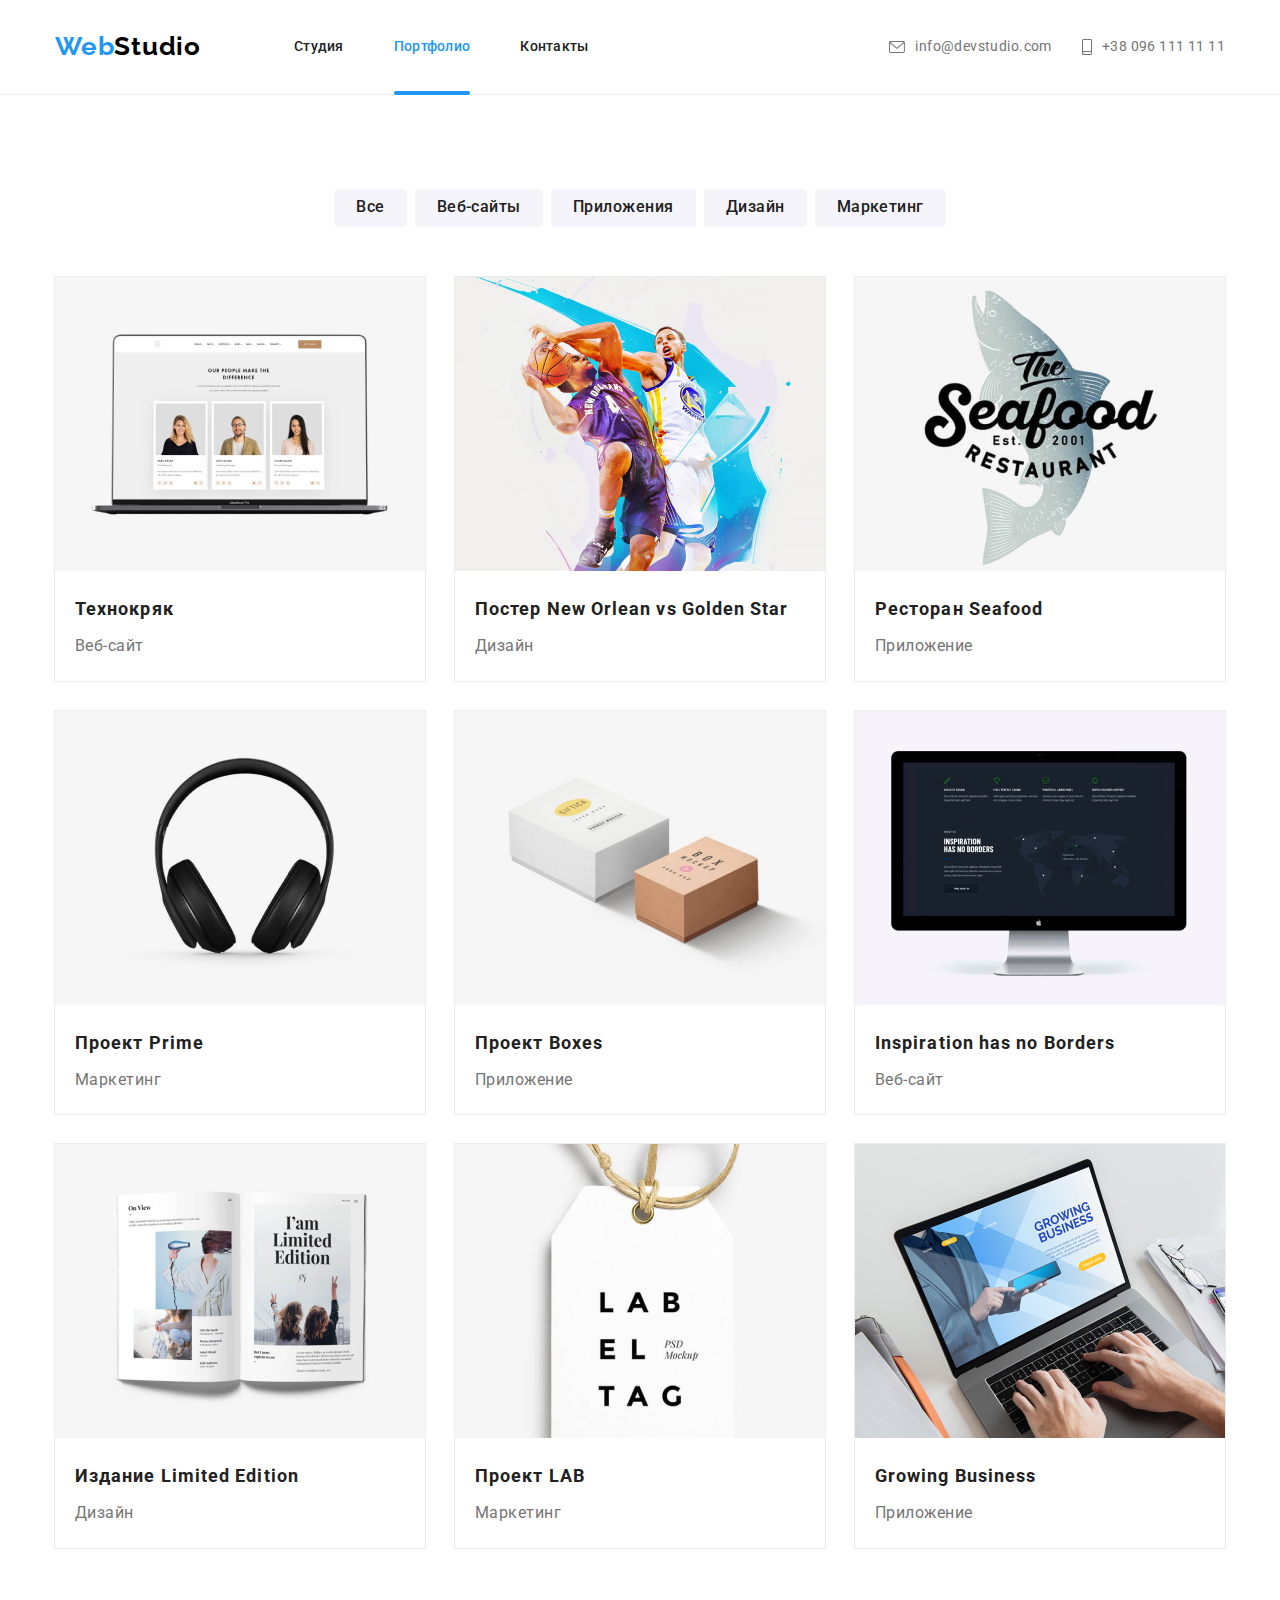
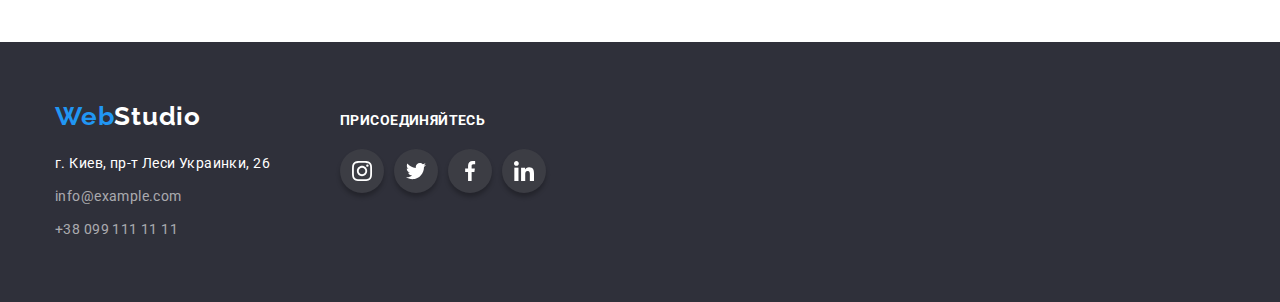
==== commit b4d175f2: "24-04-2022" ====
--- a/portfolio.html
+++ b/portfolio.html
@@ -85,9 +85,10 @@
           </ul>
 
           <ul class="portfol">
-            <li class="portfol-item">
-              <a href="" class="portfol-link">
-                <img src="./images/img-p-1.jpg" alt="Технокряк" width="370" />
+            <li class="portfol-item"><div class="box-portfol">
+              <a href="" class="portfol-link">
+                <img src="./images/img-p-1.jpg" alt="Технокряк" width="370" /><div class="overlay-portfol"><p class="label-portfol">Ресурс предлагает комплексные предложения с разным уровнем функционала и сервисов. Все это позволит посетителю получить
+                исчерпывающие сведения о компании или частном лице.</p></div></div>
                 <div class="portfol-name">
                   <h2 class="portfol-title">Технокряк</h2>
                   <p class="portfol-text">Веб-сайт</p>
--- a/css/styles.css
+++ b/css/styles.css
@@ -125,10 +125,23 @@
   letter-spacing: 0.02em;
   list-style-type: none;
 }
+
 .head-pages {
-  display: flex;
+  display: block;
+  position: relative;
   color: var(--dark-color);
-  margin-right: 50px;
+  text-decoration: none;
+}
+
+.current::after {
+  content: "";
+  position: absolute;
+  left: 0;
+  top: 52px;
+  border-radius: 4px;
+  width: 100%;
+  height: 4px;
+  background-color: var(--accent-color);
 }
 
 .header-item {
@@ -333,7 +346,9 @@
 .comanda-social-link:hover,
 .comanda-social-link:focus,
 .button-social-kontakt:hover,
-.button-social-kontakt:focus {
+.button-social-kontakt:focus,
+.button-close:hover,
+.button-close:focus {
   background-color: var(--accent-color);
 }
 
@@ -518,3 +533,94 @@
   padding: 0;
   box-shadow: 0px 4px 4px rgba(0, 0, 0, 0.25);
 }
+
+.thumb {
+  position: relative;
+  overflow: hidden;
+}
+
+.thumb > .label {
+  position: absolute;
+  width: 100%;
+  text-align: center;
+  bottom: 0;
+  margin: 0 auto;
+  padding-top: 27px;
+  padding-bottom: 27px;
+  text-transform: uppercase;
+  font-weight: 700;
+  font-size: 14px;
+  background-color: rgba(47, 48, 58, 0.8);
+  color: #fff;
+}
+
+.portfol-item:hover .overlay-portfol {
+  transform: translatey(0);
+}
+
+.box-portfol {
+  position: relative;
+  overflow: hidden;
+}
+
+.overlay-portfol {
+  position: absolute;
+  top: 0;
+  left: 0;
+  width: 100%;
+  height: 100%;
+  opacity: 0.9;
+  background-color: var(--accent-color);
+  transform: translatey(100%);
+  transition: transform 250ms ease;
+}
+
+.overlay-portfol > p {
+  text-align: left;
+  font-size: 18px;
+  line-height: 28px;
+  color: #fff;
+  padding: 63px 24px;
+  opacity: 0.9;
+}
+
+.backdrop {
+  position: fixed;
+  top: 0;
+  left: 0;
+  width: 100%;
+  height: 100%;
+  background-color: #21212182;
+}
+
+.backdrop.is-hidden {
+  visibility: hidden;
+  opacity: 0.5;
+  pointer-events: none;
+}
+
+.modal {
+  position: absolute;
+  top: 50%;
+  left: 50%;
+  transform: translate(-50%, -50%);
+  min-width: 528px;
+  min-height: 581px;
+  padding: 15px;
+  background-color: var(--white-color);
+}
+
+.button-close {
+  position: absolute;
+  top: 8px;
+  right: 8px;
+  display: flex;
+  justify-content: center;
+  align-items: center;
+  background: var(--white-color);
+  width: 30px;
+  height: 30px;
+  border: 1px solid rgba(0, 0, 0, 0.1);
+  border-radius: 50%;
+  cursor: pointer;
+}
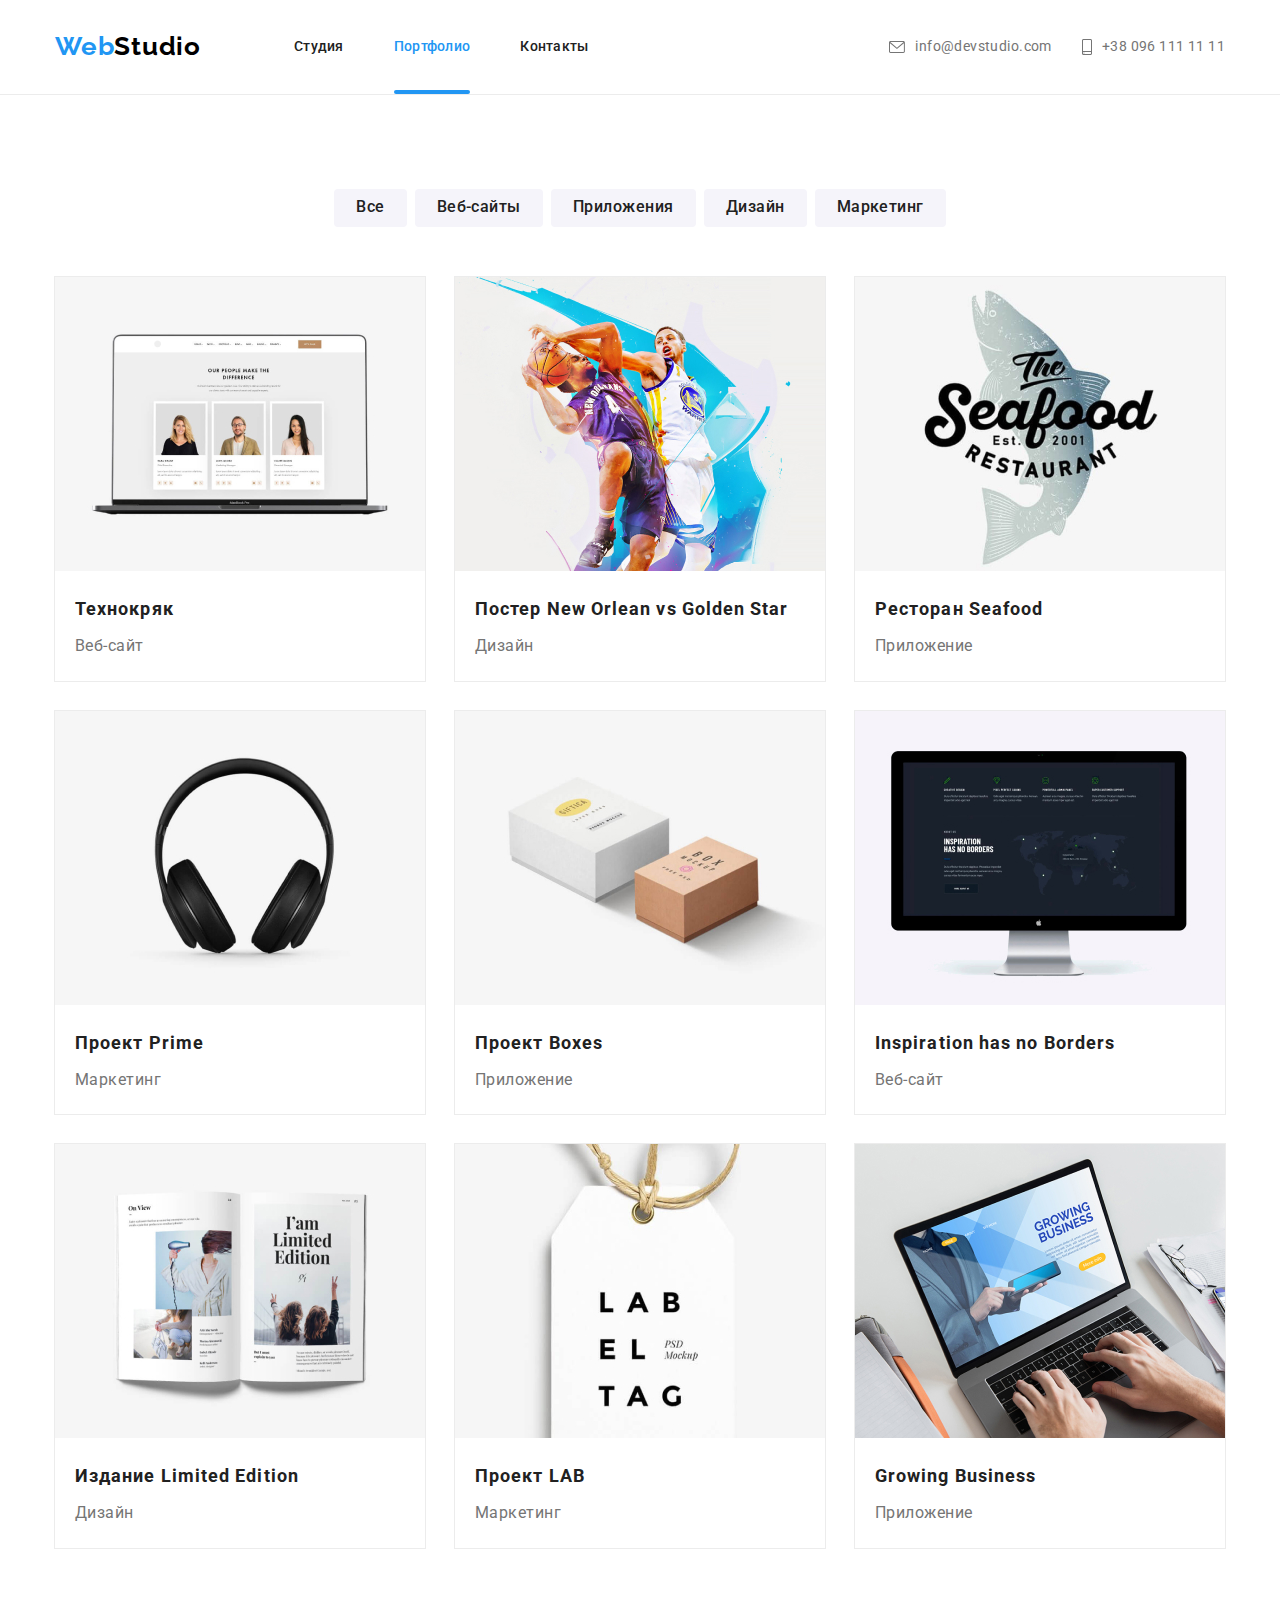
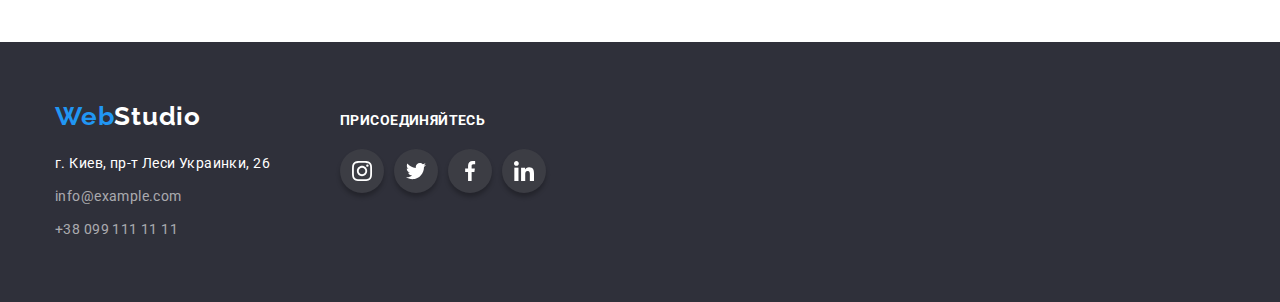
==== commit 001e3d04: "30-04-2022" ====
--- a/portfolio.html
+++ b/portfolio.html
@@ -62,7 +62,7 @@
           <h1 class="visually-hidden"></h1>
           <ul class="filtr">
             <li class="filtr-item">
-              <button type="button" class="btn-primary second">Все</button>
+              <button type="button" class="btn-primary">Все</button>
             </li>
             <li class="filtr-item">
               <button type="button" class="btn-primary second">
@@ -85,8 +85,9 @@
           </ul>
 
           <ul class="portfol">
-            <li class="portfol-item"><div class="box-portfol">
-              <a href="" class="portfol-link">
+            <li class="portfol-item">
+              <a href="" class="portfol-link">
+              <div class="box-portfol">             
                 <img src="./images/img-p-1.jpg" alt="Технокряк" width="370" /><div class="overlay-portfol"><p class="label-portfol">Ресурс предлагает комплексные предложения с разным уровнем функционала и сервисов. Все это позволит посетителю получить
                 исчерпывающие сведения о компании или частном лице.</p></div></div>
                 <div class="portfol-name">
@@ -96,12 +97,16 @@
               </a>
             </li>
             <li class="portfol-item">
-              <a href="" class="portfol-link">
+              <a href="" class="portfol-link"><div class="box-portfol">
                 <img
                   src="./images/img-p-2.jpg"
                   alt="Постер New Orlean vs Golden Star"
                   width="370"
-                />
+                /><div class="overlay-portfol">
+                  <p class="label-portfol">Ресурс предлагает комплексные предложения с разным уровнем функционала и сервисов. Все это
+                    позволит посетителю получить
+                    исчерпывающие сведения о компании или частном лице.</p>
+                </div></div>
                 <div class="portfol-name">
                   <h2 class="portfol-title">
                     Постер New Orlean vs Golden Star
@@ -111,12 +116,16 @@
               </a>
             </li>
             <li class="portfol-item">
-              <a href="" class="portfol-link">
+              <a href="" class="portfol-link"><div class="box-portfol">
                 <img
                   src="./images/img-p-3.jpg"
                   alt="Ресторан Seafood"
                   width="370"
-                />
+                /><div class="overlay-portfol">
+                  <p class="label-portfol">Ресурс предлагает комплексные предложения с разным уровнем функционала и сервисов. Все это
+                    позволит посетителю получить
+                    исчерпывающие сведения о компании или частном лице.</p>
+                </div></div>
                 <div class="portfol-name">
                   <h2 class="portfol-title">Ресторан Seafood</h2>
                   <p class="portfol-text">Приложение</p>
--- a/css/styles.css
+++ b/css/styles.css
@@ -79,6 +79,7 @@
 
 .portfol-link {
   display: block;
+  transition: box-shadow 250ms cubic-bezier(0.4, 0, 0.2, 1);
 }
 .portfol-link:hover,
 .portfol-link:focus {
@@ -113,10 +114,6 @@
 .filtr-item {
   margin-right: 8px;
 }
-.second:hover,
-.second:focus {
-  box-shadow: 0px 4px 4px rgba(0, 0, 0, 0.25);
-}
 
 .header-list {
   display: flex;
@@ -124,6 +121,7 @@
   color: var(--dark-color);
   letter-spacing: 0.02em;
   list-style-type: none;
+  transition: color 250ms cubic-bezier(0.4, 0, 0.2, 1);
 }
 
 .head-pages {
@@ -131,13 +129,24 @@
   position: relative;
   color: var(--dark-color);
   text-decoration: none;
-}
-
+  transition: color 250ms cubic-bezier(0.4, 0, 0.2, 1);
+}
+
+.head-pages:hover,
+.head-pages:focus,
+.header-list:hover,
+.header-list:focus {
+  color: var(--accent-color);
+}
+
+.current {
+  color: var(--accent-color);
+}
 .current::after {
   content: "";
   position: absolute;
   left: 0;
-  top: 52px;
+  top: 51px;
   border-radius: 4px;
   width: 100%;
   height: 4px;
@@ -148,20 +157,18 @@
   margin-right: 50px;
 }
 
-.current,
-.head-pages:hover,
-.head-pages:focus,
-.header-list:hover,
-.header-list:focus,
+.header-head {
+  display: flex;
+  color: var(--primary-color);
+  align-items: center;
+  fill: var(--primary-color);
+  transition: color 250ms cubic-bezier(0.4, 0, 0.2, 1);
+}
+
 .header-head:hover,
 .header-head:focus {
   color: var(--accent-color);
-}
-
-.header-head {
-  display: flex;
-  color: var(--primary-color);
-  align-items: center;
+  fill: var(--accent-color);
 }
 
 .head-phone {
@@ -175,11 +182,6 @@
 
 .head-mail {
   margin-right: 10px;
-  fill: var(--primary-color);
-}
-
-.header-head:hover .head-mail {
-  fill: var(--accent-color);
 }
 
 .banner {
@@ -234,11 +236,9 @@
   padding: 10px 32px;
 }
 
-.btn-primary,
-.second:hover,
-.second:focus {
-  background-color: var(--accent-color);
-  color: var(--white-color);
+.btn-primary {
+  background-color: var(--greylight-fon);
+  color: var(--dark-color);
   font-size: 16px;
   font-weight: 500;
   border: none;
@@ -248,11 +248,15 @@
   border-radius: 4px;
   padding: 6px 22px;
   min-height: 38px;
-}
-
-.second {
-  background-color: var(--greylight-fon);
-  color: var(--dark-color);
+  transition: background-color 250ms cubic-bezier(0.4, 0, 0.2, 1),
+    color 250ms cubic-bezier(0.4, 0, 0.2, 1),
+    box-shadow 250ms cubic-bezier(0.4, 0, 0.2, 1);
+}
+.btn-primary:hover,
+.btn-primary:focus {
+  background-color: var(--accent-color);
+  color: var(--white-color);
+  box-shadow: 0px 4px 4px rgb(0 0 0 / 25%);
 }
 
 .section {
@@ -335,6 +339,7 @@
   align-items: center;
   justify-content: center;
   border-radius: 50%;
+  transition: background-color 250ms cubic-bezier(0.4, 0, 0.2, 1);
 }
 
 .social {
@@ -346,9 +351,7 @@
 .comanda-social-link:hover,
 .comanda-social-link:focus,
 .button-social-kontakt:hover,
-.button-social-kontakt:focus,
-.button-close:hover,
-.button-close:focus {
+.button-social-kontakt:focus {
   background-color: var(--accent-color);
 }
 
@@ -384,6 +387,7 @@
   justify-content: center;
   border-radius: 4px;
   border: 1px solid var(--client-grey);
+  transition: border-color 250ms cubic-bezier(0.4, 0, 0.2, 1);
 }
 .icon-client {
   fill: var(--client-grey);
@@ -393,10 +397,12 @@
 }
 .client-link:hover,
 .client-link:focus {
-  border: 1px solid var(--accent-color);
+  border-color: var(--accent-color);
 }
 .client-link:hover .icon-client,
-.client-link:focus .icon-client {
+.client-link:focus .icon-client,
+.button-close:hover,
+.button-close:focus {
   fill: var(--accent-color);
 }
 
@@ -460,9 +466,11 @@
 }
 .kontakt-light {
   color: var(--white-color-transp);
+  transition: color 250ms cubic-bezier(0.4, 0, 0.2, 1);
 }
 .kontakt-white {
   color: var(--white-color);
+  transition: color 250ms cubic-bezier(0.4, 0, 0.2, 1);
 }
 .not-italic {
   font-style: normal;
@@ -532,6 +540,7 @@
   border: none;
   padding: 0;
   box-shadow: 0px 4px 4px rgba(0, 0, 0, 0.25);
+  transition: background-color 250ms cubic-bezier(0.4, 0, 0.2, 1);
 }
 
 .thumb {
@@ -540,13 +549,14 @@
 }
 
 .thumb > .label {
+  display: flex;
+  align-items: center;
+  justify-content: center;
   position: absolute;
   width: 100%;
-  text-align: center;
+  height: 70px;
   bottom: 0;
   margin: 0 auto;
-  padding-top: 27px;
-  padding-bottom: 27px;
   text-transform: uppercase;
   font-weight: 700;
   font-size: 14px;
@@ -554,7 +564,8 @@
   color: #fff;
 }
 
-.portfol-item:hover .overlay-portfol {
+.portfol-item:hover .overlay-portfol,
+.portfol-item:focus .overlay-portfol {
   transform: translatey(0);
 }
 
